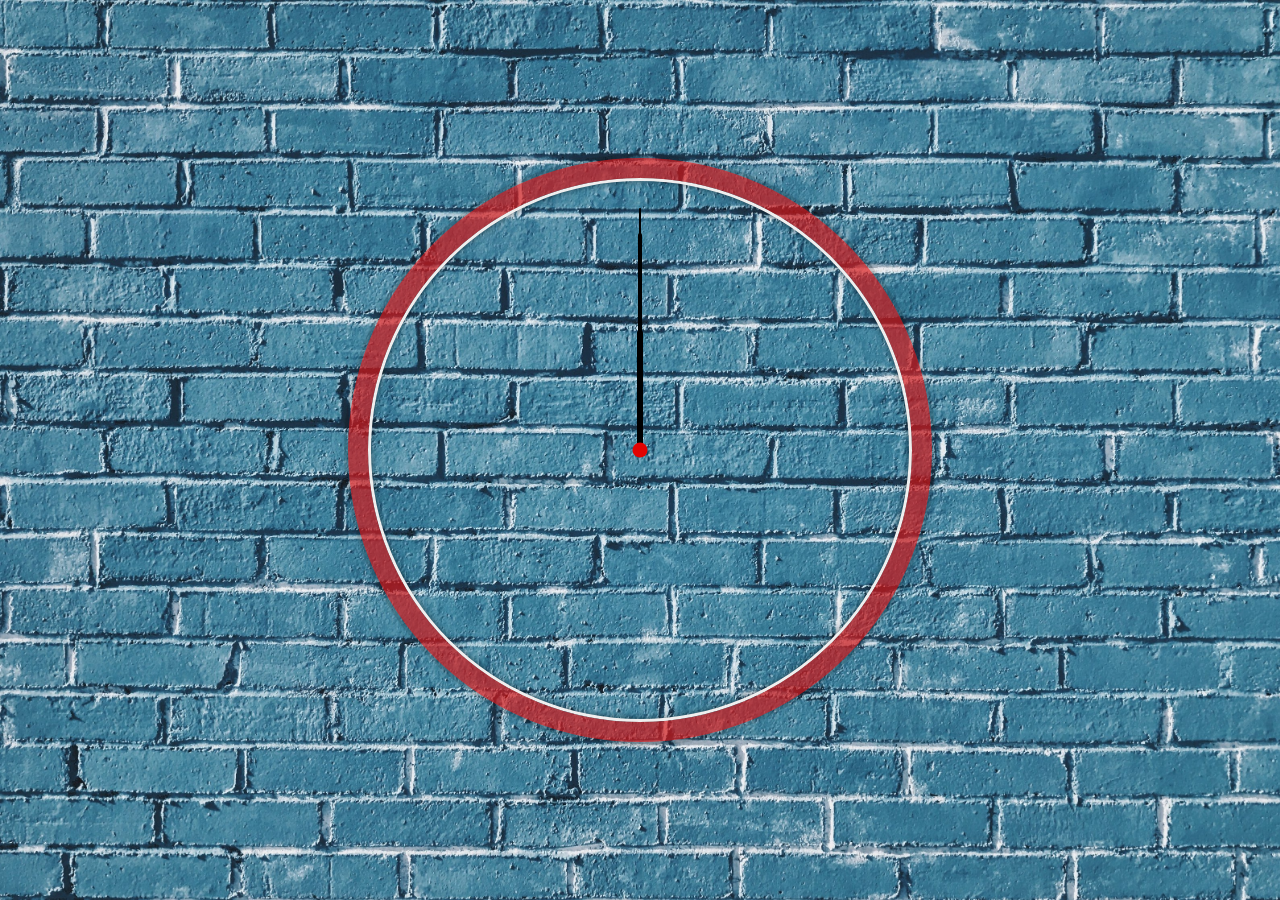
==== 01_AnalogClock/index.html @ 05b50ffe "first day commit" ====
<!DOCTYPE html>
<html lang="en">
  <head>
    <meta charset="UTF-8" />
    <meta name="viewport" content="width=device-width, initial-scale=1.0" />
    <title>JS + CSS Clock</title>
    <!--css-->
    <link rel="stylesheet" href="./assets/styles/style.css" />
    <!--js-->
    <script src="./assets/scripts/main.js" type="module" defer></script>
  </head>
  <body>
    <main>
      <div class="clock">
        <div class="clock-face">
          <div class="hand hour-hand"></div>
          <div class="hand min-hand"></div>
          <div class="hand second-hand"></div>
          <div class="pivot"></div>
        </div>
      </div>
    </main>
  </body>
</html>
---- 01_AnalogClock/assets/styles/style.css ----
html {
    background: url("../images/bg.jpg");
    background-size: cover;
    background-repeat: no-repeat;
    font-family: Arial, Helvetica, sans-serif;
    text-align: center;
    font-size: 1rem;
  }
  
  body {
    margin: 0;
    --clockDimension: 30rem;
  }
  main {
    font-size: 2rem;
    flex: 1;
    display: flex;
    align-items: center;
    min-height: 100vh;
  }
  
  .clock {
    width: var(--clockDimension);
    height: var(--clockDimension);
    border: 20px solid #d91111a8;
    border-radius: 50%;
    margin: 50px auto;
    position: relative;
    padding: 2rem;
    box-shadow: 0 0 0 4px rgba(0, 0, 0, 0.1), inset 0 0 0 3px #efefef,
      inset 0 0 10px black, 0 0 10px rgba(0, 0, 0, 0.2);
  }
  
  .clock-face {
    position: relative;
    width: 100%;
    height: 100%;
    transform: translateY(-3px);
  }
  
  .hand {
    background-color: #000;
    position: absolute;
    top: 50%;
    right: 50%;
    transform-origin: 100%;
    transform: rotate(90deg);
    transition: all 0.05s;
    transition-timing-function: cubic-bezier(0.1, 2.7, 0.58, 1);
    border-radius: 99px;
  }
  .hour-hand {
    width: 25%;
    height: 6px;
  }
  .min-hand {
    width: 45%;
    height: 4px;
  }
  .second-hand {
    width: 50%;
    height: 2px;
  }
  .pivot {
    height: 15px;
    width: 15px;
    border-radius: 50%;
    position: absolute;
    top: 50%;
    left: 50%;
    transform: translateX(-50%) translateY(-30%);
    background: #e20202;
  }
  
  @media (max-width: 600px) {
    body {
      --clockDimension: 20rem;
    }
  }
  @media (max-width: 450px) {
    body {
      --clockDimension: 15rem;
    }
  }
  @media (max-width: 360px) {
    body {
      --clockDimension: 10rem;
    }
  }
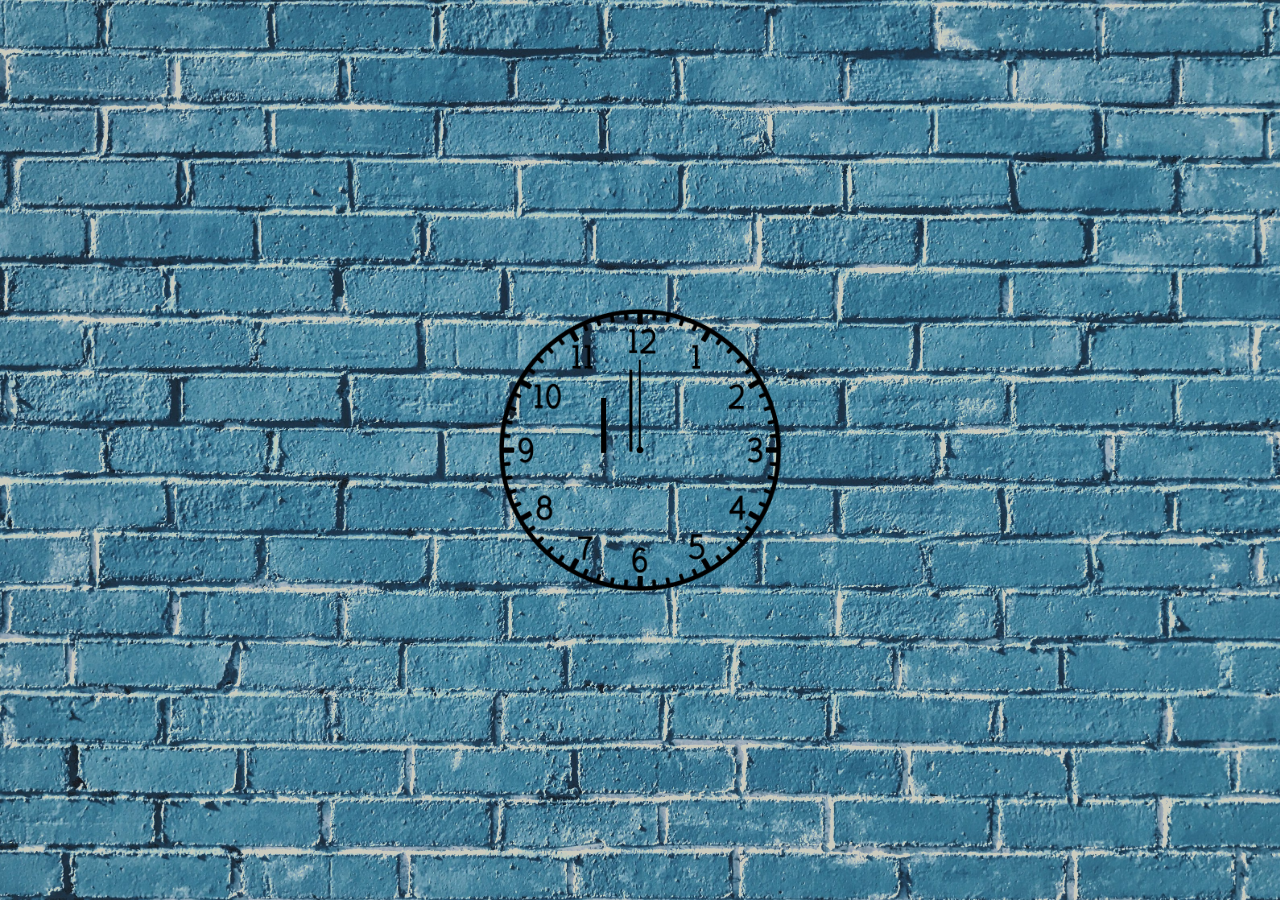
==== commit 2d0223bb: "final fifth day commit" ====
--- a/01_AnalogClock/index.html
+++ b/01_AnalogClock/index.html
@@ -1,24 +1,25 @@
 <!DOCTYPE html>
 <html lang="en">
-  <head>
-    <meta charset="UTF-8" />
-    <meta name="viewport" content="width=device-width, initial-scale=1.0" />
-    <title>JS + CSS Clock</title>
-    <!--css-->
-    <link rel="stylesheet" href="./assets/styles/style.css" />
-    <!--js-->
-    <script src="./assets/scripts/main.js" type="module" defer></script>
-  </head>
-  <body>
-    <main>
-      <div class="clock">
+
+<head>
+    <meta charset="UTF-8">
+    <meta name="viewport" content="width=device-width, initial-scale=1.0">
+    <title>Day-2 Js-Css-Clock</title>
+    <!-- css -->
+    <link rel="stylesheet" href="./assets/styles/style.css">
+</head>
+
+<body>
+    <div class="clock">
+        <img class="clock_png" src="./assets/images/clock.png" alt="loading error">
         <div class="clock-face">
-          <div class="hand hour-hand"></div>
-          <div class="hand min-hand"></div>
-          <div class="hand second-hand"></div>
-          <div class="pivot"></div>
+            <div class="hand hour-hand"></div>
+            <div class="hand minute-hand"></div>
+            <div class="hand second-hand"></div>
         </div>
-      </div>
-    </main>
-  </body>
+    </div>
+</body>
+
+<script src="./assets/scripts/main.js"></script>
+
 </html>--- a/01_AnalogClock/assets/styles/style.css
+++ b/01_AnalogClock/assets/styles/style.css
@@ -1,89 +1,82 @@
+* {
+  box-sizing: border-box;
+  margin: 0%;
+  padding: 0%;
+}
+
 html {
-    background: url("../images/bg.jpg");
-    background-size: cover;
-    background-repeat: no-repeat;
-    font-family: Arial, Helvetica, sans-serif;
-    text-align: center;
-    font-size: 1rem;
-  }
-  
-  body {
-    margin: 0;
-    --clockDimension: 30rem;
-  }
-  main {
-    font-size: 2rem;
-    flex: 1;
-    display: flex;
-    align-items: center;
-    min-height: 100vh;
-  }
-  
-  .clock {
-    width: var(--clockDimension);
-    height: var(--clockDimension);
-    border: 20px solid #d91111a8;
-    border-radius: 50%;
-    margin: 50px auto;
-    position: relative;
-    padding: 2rem;
-    box-shadow: 0 0 0 4px rgba(0, 0, 0, 0.1), inset 0 0 0 3px #efefef,
-      inset 0 0 10px black, 0 0 10px rgba(0, 0, 0, 0.2);
-  }
-  
-  .clock-face {
-    position: relative;
-    width: 100%;
-    height: 100%;
-    transform: translateY(-3px);
-  }
-  
-  .hand {
-    background-color: #000;
-    position: absolute;
-    top: 50%;
-    right: 50%;
-    transform-origin: 100%;
-    transform: rotate(90deg);
-    transition: all 0.05s;
-    transition-timing-function: cubic-bezier(0.1, 2.7, 0.58, 1);
-    border-radius: 99px;
-  }
-  .hour-hand {
-    width: 25%;
-    height: 6px;
-  }
-  .min-hand {
-    width: 45%;
-    height: 4px;
-  }
-  .second-hand {
-    width: 50%;
-    height: 2px;
-  }
-  .pivot {
-    height: 15px;
-    width: 15px;
-    border-radius: 50%;
-    position: absolute;
-    top: 50%;
-    left: 50%;
-    transform: translateX(-50%) translateY(-30%);
-    background: #e20202;
-  }
-  
-  @media (max-width: 600px) {
-    body {
-      --clockDimension: 20rem;
-    }
-  }
-  @media (max-width: 450px) {
-    body {
-      --clockDimension: 15rem;
-    }
-  }
-  @media (max-width: 360px) {
-    body {
-      --clockDimension: 10rem;
-    }
-  }+  background: url('../images/bg.jpg');
+  background-size: cover;
+  font-family: 'helvetica neue';
+  text-align: center;
+  font-size: 10px;
+  background-color: rgb(204, 204, 191);
+  background-blend-mode: darken;
+}
+
+body {
+  margin: 0;
+  font-size: 2rem;
+  display: flex;
+  flex: 1;
+  min-height: 100vh;
+  align-items: center;
+}
+
+.clock {
+  position: relative;
+  display: flex;
+  align-items: center;
+  justify-content: center;
+  width: 32rem;
+  height: 32rem;
+  /* border: 20px solid white; */
+  border-radius: 50%;
+  margin: 50px auto;
+  position: relative;
+  padding: 2rem;
+  /* box-shadow:
+      0 0 0 4px rgba(0, 0, 0, 0.1),
+      inset 0 0 0 3px #EFEFEF,
+      inset 0 0 10px black,
+      0 0 10px rgba(0, 0, 0, 0.2); */
+}
+
+.clock-face {
+  position: relative;
+  width: 65%;
+  height: 65%;
+  /* transform: translateY(-3px); */
+  /* account for the height of the clock hands */
+}
+
+.clock_png{
+  position: absolute;
+  height: 100%;
+  width: 100%;
+}
+
+.hand {
+  width: 50%;
+  height: 6px;
+  background: black;
+  position: absolute;
+  top: 50%;
+  transform-origin: 100%;
+  transform: rotate(90deg);
+  transition: all 0.05s;
+  transition-timing-function: cubic-bezier(0.1, 2.7, 0.58, 1);
+}
+
+.hour-hand{
+  height: 5px;
+  width: 30%;
+}
+.minute-hand{
+  height: 3px;
+  width: 45%;
+}
+.second-hand{
+  height: 1.5px;
+  width: 50%;
+}